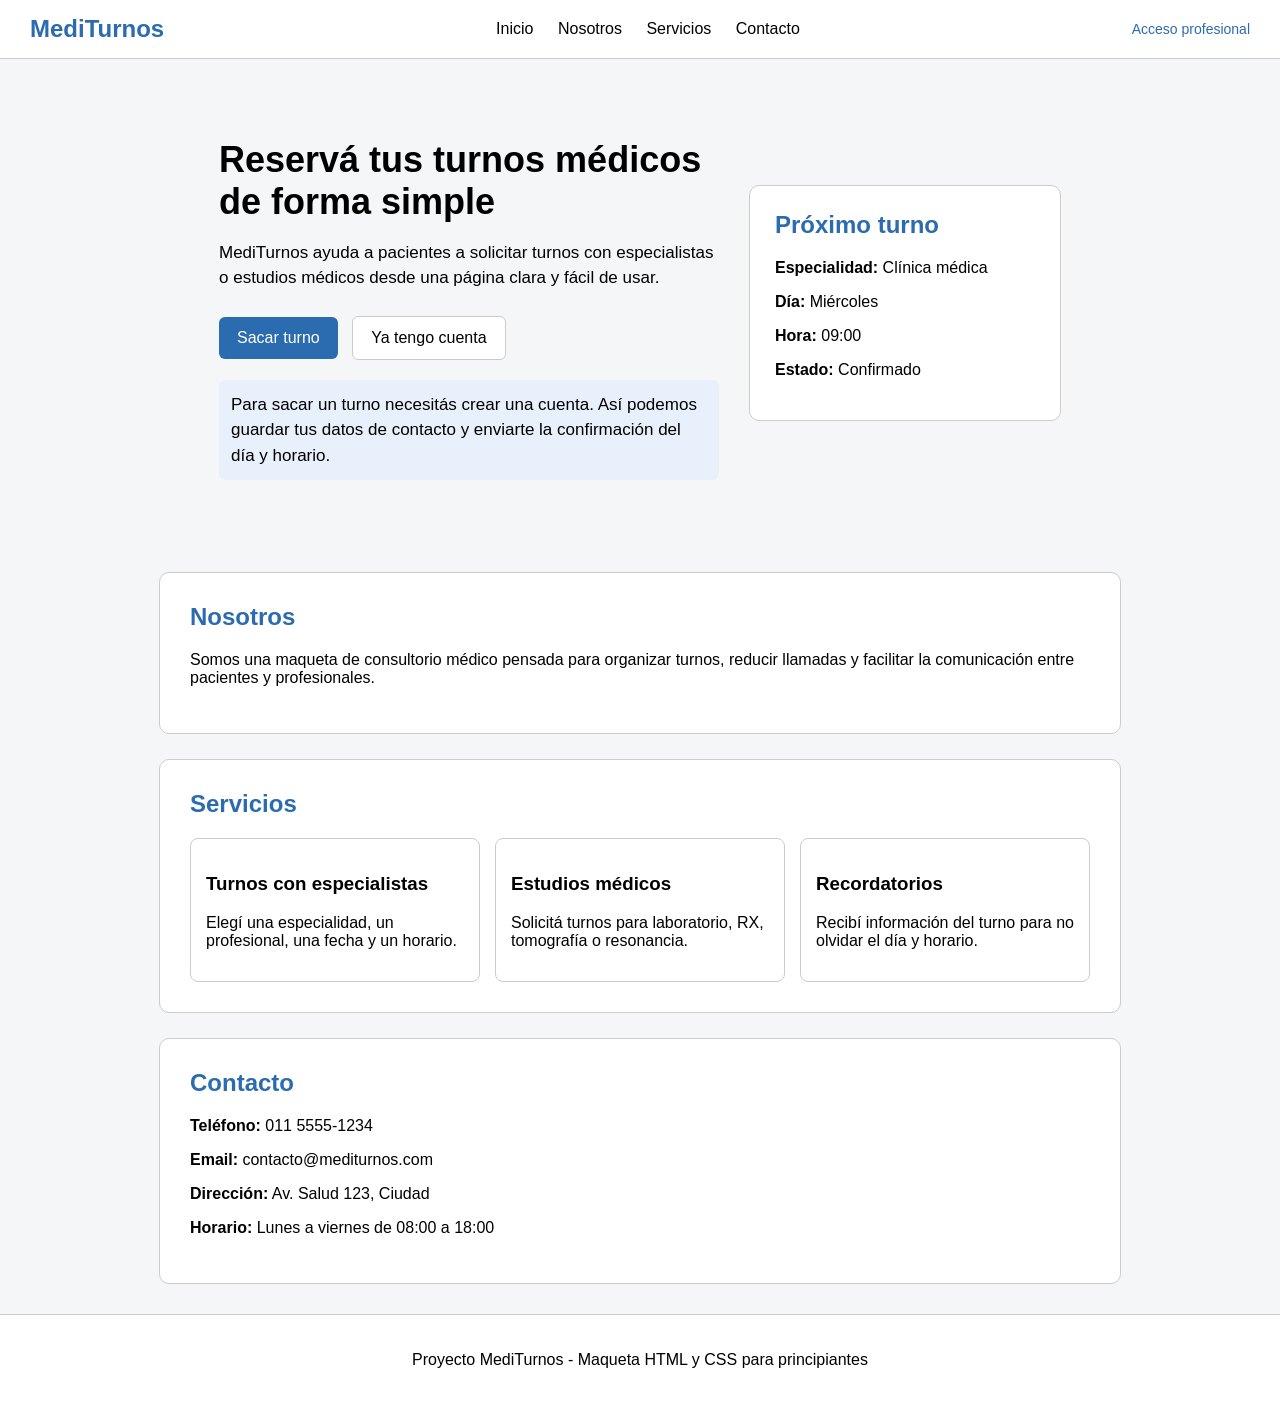
==== index.html @ fe9fea1a "Mediturno" ====
<!DOCTYPE html>
<html lang="es">
<head>
    <meta charset="UTF-8">
    <meta name="viewport" content="width=device-width, initial-scale=1.0">
    <title>MediTurnos - Inicio</title>

    <!-- Este link conecta este archivo HTML con su archivo CSS -->
    <link rel="stylesheet" href="index.css">
</head>
<body>

    <!-- HEADER: Esta parte muestra el menú superior de la página principal -->
    <header class="index-header">
        <div class="index-logo">MediTurnos</div>

        <!-- NAV: Menú con enlaces simples dentro de la página -->
        <nav class="index-menu">
            <a href="#inicio">Inicio</a>
            <a href="#nosotros">Nosotros</a>
            <a href="#servicios">Servicios</a>
            <a href="#contacto">Contacto</a>
        </nav>

        <!-- Enlace discreto para profesionales. No es el botón principal -->
        <a class="index-link-profesional" href="login-profesional.html">Acceso profesional</a>
    </header>

    <!-- MAIN: Contenido principal de la página -->
    <main>

        <!-- HERO: Primera sección visible. Explica qué es MediTurnos -->
        <section id="inicio" class="index-hero">
            <div class="index-hero-texto">
                <h1>Reservá tus turnos médicos de forma simple</h1>
                <p>
                    MediTurnos ayuda a pacientes a solicitar turnos con especialistas
                    o estudios médicos desde una página clara y fácil de usar.
                </p>

                <!-- Botones principales de la landing -->
                <div class="index-botones">
                    <a class="index-boton-principal" href="registro-paciente.html">Sacar turno</a>
                    <a class="index-boton-secundario" href="login-paciente.html">Ya tengo cuenta</a>
                </div>

                <!-- Texto de ayuda para que el paciente entienda qué tiene que hacer -->
                <p class="index-ayuda">
                    Para sacar un turno necesitás crear una cuenta. Así podemos guardar tus datos
                    de contacto y enviarte la confirmación del día y horario.
                </p>
            </div>

            <!-- Caja visual simple de ejemplo. No tiene funcionalidad real -->
            <div class="index-caja-turno">
                <h2>Próximo turno</h2>
                <p><strong>Especialidad:</strong> Clínica médica</p>
                <p><strong>Día:</strong> Miércoles</p>
                <p><strong>Hora:</strong> 09:00</p>
                <p><strong>Estado:</strong> Confirmado</p>
            </div>
        </section>

        <!-- NOSOTROS: Sección que explica el objetivo del sistema -->
        <section id="nosotros" class="index-seccion">
            <h2>Nosotros</h2>
            <p>
                Somos una maqueta de consultorio médico pensada para organizar turnos,
                reducir llamadas y facilitar la comunicación entre pacientes y profesionales.
            </p>
        </section>

        <!-- SERVICIOS: Muestra servicios básicos del consultorio -->
        <section id="servicios" class="index-seccion">
            <h2>Servicios</h2>

            <!-- Contenedor de tarjetas simples -->
            <div class="index-tarjetas">
                <div class="index-tarjeta">
                    <h3>Turnos con especialistas</h3>
                    <p>Elegí una especialidad, un profesional, una fecha y un horario.</p>
                </div>

                <div class="index-tarjeta">
                    <h3>Estudios médicos</h3>
                    <p>Solicitá turnos para laboratorio, RX, tomografía o resonancia.</p>
                </div>

                <div class="index-tarjeta">
                    <h3>Recordatorios</h3>
                    <p>Recibí información del turno para no olvidar el día y horario.</p>
                </div>
            </div>
        </section>

        <!-- CONTACTO: Datos ficticios del consultorio -->
        <section id="contacto" class="index-seccion">
            <h2>Contacto</h2>
            <p><strong>Teléfono:</strong> 011 5555-1234</p>
            <p><strong>Email:</strong> contacto@mediturnos.com</p>
            <p><strong>Dirección:</strong> Av. Salud 123, Ciudad</p>
            <p><strong>Horario:</strong> Lunes a viernes de 08:00 a 18:00</p>
        </section>
    </main>

    <!-- FOOTER: Pie de página -->
    <footer class="index-footer">
        <p>Proyecto MediTurnos - Maqueta HTML y CSS para principiantes</p>
    </footer>

</body>
</html>
---- index.css ----
/* =====================================================
   ARCHIVO: index.css
   Este archivo controla SOLO la página index.html
   Página principal pública de MediTurnos
===================================================== */

/* VARIABLES SIMPLES
   Las variables sirven para guardar colores y reutilizarlos.
   Si querés cambiar el color azul de toda esta página, cambiás solo esta variable.
*/
:root {
    --color-azul: #2b6cb0;
    --color-azul-claro: #e8f1fb;
    --color-fondo: #f4f6f8;
    --color-blanco: #ffffff;
    --color-texto: #000000;
    --color-borde: #cccccc;
}

/* BODY
   Estilo general de toda la página.
*/
body {
    margin: 0;
    font-family: Arial, sans-serif;
    background-color: var(--color-fondo);
    color: var(--color-texto);
}

/* HEADER
   Menú superior de la landing.
*/
.index-header {
    background-color: var(--color-blanco);
    border-bottom: 1px solid var(--color-borde);
    padding: 15px 30px;
    display: flex;
    justify-content: space-between;
    align-items: center;
    flex-wrap: wrap;
}

/* LOGO
   Texto simple de MediTurnos.
*/
.index-logo {
    font-size: 24px;
    font-weight: bold;
    color: var(--color-azul);
}

/* MENÚ
   Contenedor de los links Inicio, Nosotros, Servicios y Contacto.
*/
.index-menu a {
    margin: 0 10px;
    text-decoration: none;
    color: var(--color-texto);
}

/* LINK PROFESIONAL
   Se deja más simple para que no compita con el botón principal del paciente.
*/
.index-link-profesional {
    color: var(--color-azul);
    text-decoration: none;
    font-size: 14px;
}

/* HERO
   Primera sección principal de la landing.
*/
.index-hero {
    padding: 50px 30px;
    display: flex;
    gap: 30px;
    justify-content: center;
    align-items: center;
    flex-wrap: wrap;
}

/* TEXTO DEL HERO
   Contenedor del título, descripción y botones.
*/
.index-hero-texto {
    max-width: 500px;
}

.index-hero-texto h1 {
    font-size: 36px;
    margin-bottom: 15px;
}

.index-hero-texto p {
    font-size: 17px;
    line-height: 1.5;
}

/* BOTONES
   Contenedor de los botones principales.
*/
.index-botones {
    margin-top: 25px;
    margin-bottom: 20px;
}

/* BOTÓN PRINCIPAL
   Lleva al registro del paciente para sacar turno.
*/
.index-boton-principal {
    background-color: var(--color-azul);
    color: var(--color-blanco);
    padding: 12px 18px;
    text-decoration: none;
    border-radius: 6px;
    margin-right: 10px;
    display: inline-block;
}

/* BOTÓN SECUNDARIO
   Lleva al login del paciente que ya tiene cuenta.
*/
.index-boton-secundario {
    background-color: var(--color-blanco);
    color: var(--color-texto);
    border: 1px solid var(--color-borde);
    padding: 12px 18px;
    text-decoration: none;
    border-radius: 6px;
    display: inline-block;
}

/* TEXTO DE AYUDA
   Explica por qué el paciente debe crear cuenta.
*/
.index-ayuda {
    font-size: 14px;
    background-color: var(--color-azul-claro);
    padding: 12px;
    border-radius: 6px;
}

/* CAJA TURNO
   Caja visual simple que simula un turno confirmado.
*/
.index-caja-turno {
    background-color: var(--color-blanco);
    border: 1px solid var(--color-borde);
    border-radius: 10px;
    padding: 25px;
    width: 260px;
}

.index-caja-turno h2 {
    margin-top: 0;
    color: var(--color-azul);
}

/* SECCIONES GENERALES
   Se usa para Nosotros, Servicios y Contacto.
*/
.index-seccion {
    background-color: var(--color-blanco);
    margin: 25px auto;
    padding: 30px;
    max-width: 900px;
    border-radius: 10px;
    border: 1px solid var(--color-borde);
}

.index-seccion h2 {
    margin-top: 0;
    color: var(--color-azul);
}

/* TARJETAS DE SERVICIOS
   Contenedor de las tres tarjetas.
*/
.index-tarjetas {
    display: flex;
    gap: 15px;
    flex-wrap: wrap;
}

/* TARJETA INDIVIDUAL
   Cada servicio aparece dentro de esta caja.
*/
.index-tarjeta {
    border: 1px solid var(--color-borde);
    padding: 15px;
    border-radius: 8px;
    flex: 1;
    min-width: 200px;
}

/* FOOTER
   Pie de página.
*/
.index-footer {
    text-align: center;
    padding: 20px;
    margin-top: 30px;
    background-color: var(--color-blanco);
    border-top: 1px solid var(--color-borde);
}

/* RESPONSIVE BÁSICO
   En pantallas pequeñas el contenido se acomoda en una columna.
*/
@media (max-width: 700px) {
    .index-header {
        display: block;
        text-align: center;
    }

    .index-menu {
        margin: 15px 0;
    }

    .index-hero {
        padding: 30px 15px;
    }

    .index-hero-texto h1 {
        font-size: 28px;
    }
}
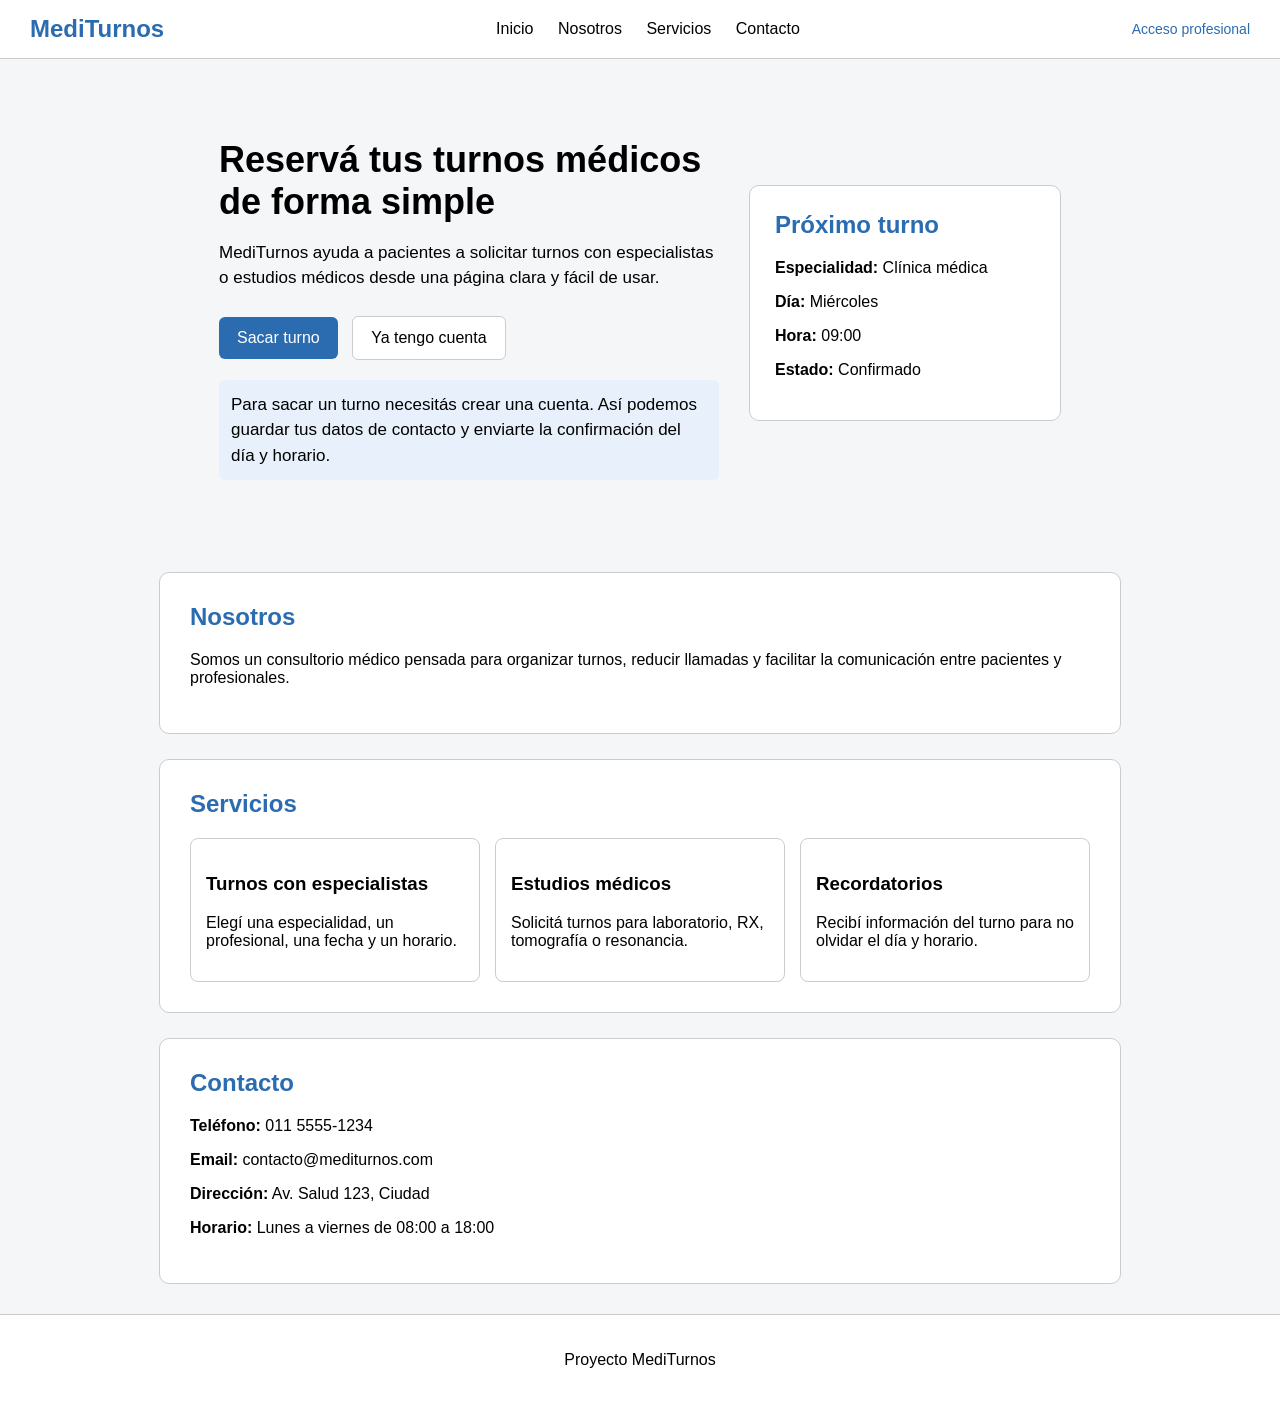
==== commit 586bf1c6: "Update description and footer text in index.html" ====
--- a/index.html
+++ b/index.html
@@ -65,7 +65,7 @@
         <section id="nosotros" class="index-seccion">
             <h2>Nosotros</h2>
             <p>
-                Somos una maqueta de consultorio médico pensada para organizar turnos,
+                Somos un consultorio médico pensada para organizar turnos,
                 reducir llamadas y facilitar la comunicación entre pacientes y profesionales.
             </p>
         </section>
@@ -105,7 +105,7 @@
 
     <!-- FOOTER: Pie de página -->
     <footer class="index-footer">
-        <p>Proyecto MediTurnos - Maqueta HTML y CSS para principiantes</p>
+        <p>Proyecto MediTurnos</p>
     </footer>
 
 </body>
